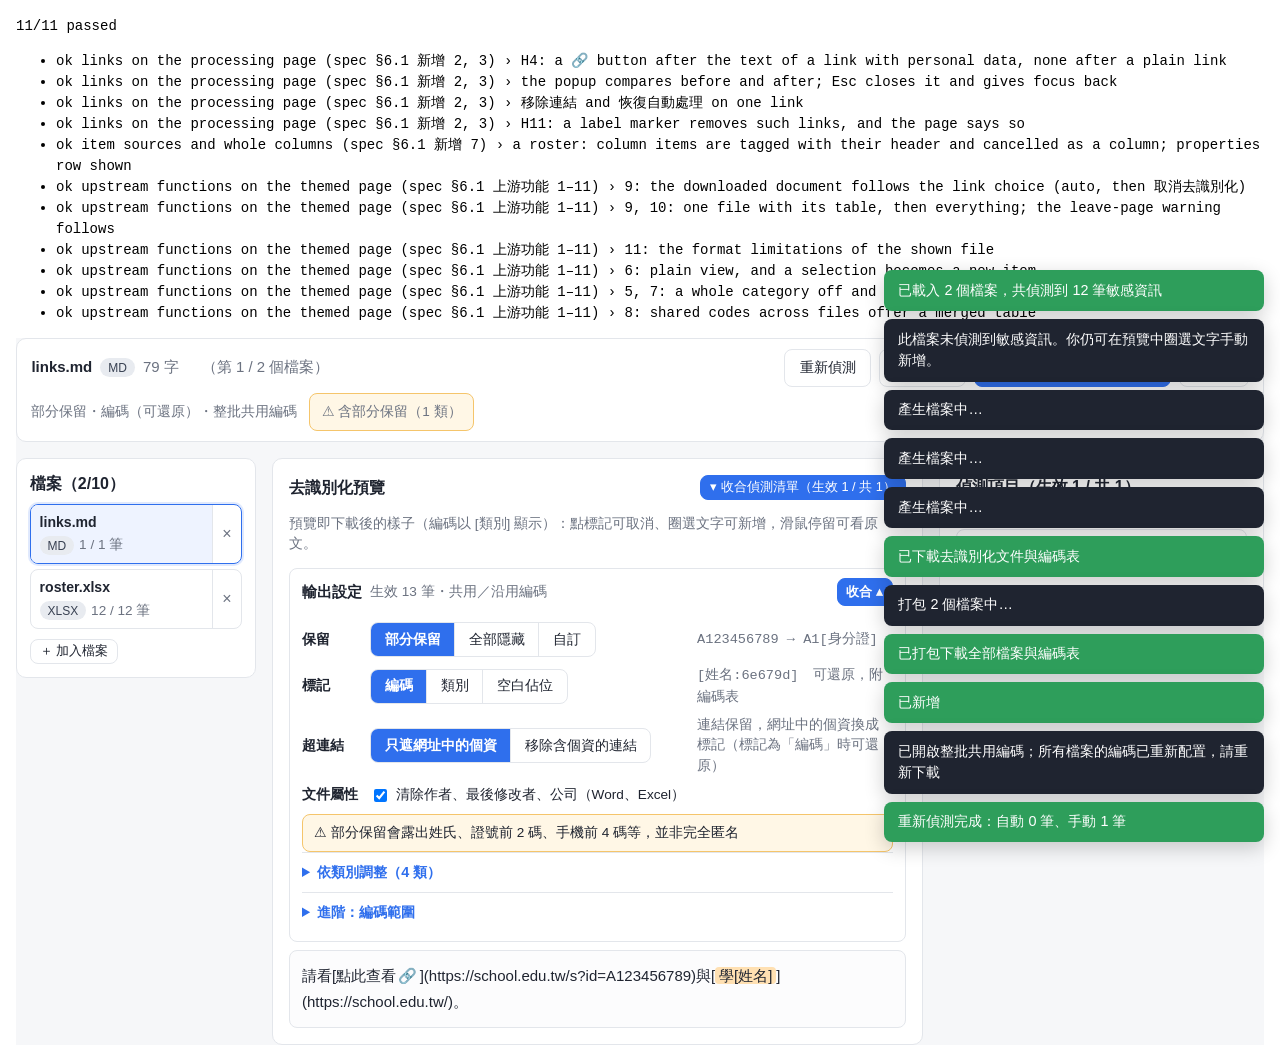
==== tests/browser/process-ui.html @ cd8b7446 "Merge phase-4a" ====
<!doctype html>
<html lang="zh-Hant">
<head>
<meta charset="utf-8">
<meta name="viewport" content="width=device-width, initial-scale=1">
<title>jill_deid processing page tests</title>
<link rel="stylesheet" href="../../assets/css/upstream.css">
<link rel="stylesheet" href="../../assets/css/jill_deid.css">
<style>
  body { font: 14px/1.5 monospace; margin: 16px; }
  .fail { color: #b00020; }
</style>
<!-- settings as index.php prints them (spec §7): column labels for the roster -->
<script type="application/json" id="jill-deid-config">{"version":1,"orgRules":[],"presets":[],"urlPersonalHosts":["facebook.com"],"columnLabels":{"座號":"座號","學號":"學號","姓名":"姓名"}}</script>
</head>
<body>
<p id="summary">running…</p>
<ul id="results"></ul>
<div id="jill-deid-portal"></div>
<script type="module">
  import { run } from './runner.js';
  import './process-ui.test.js';
  run();
</script>
</body>
</html>
---- assets/css/upstream.css ----
/* Generated by tools/strip-upstream.mjs from upstream src/styles.css; do not edit (spec §4). */
:is(#jill-deid-app, #jill-deid-portal) {
  --bg: #f6f7f9;
  --surface: #ffffff;
  --text: #1f2430;
  --muted: #6b7280;
  --border: #e3e6eb;
  --primary: #2f6fed;
  --primary-ink: #ffffff;
  --danger: #d64545;
  --warn-bg: #fff7e6;
  --warn-border: #f5c56b;
  --mark-姓名: #ffe0b2;
  --mark-身分證: #ffcdd2;
  --mark-手機: #c8e6c9;
  --mark-市話: #dcedc8;
  --mark-地址: #bbdefb;
  --mark-電子郵件: #e1bee7;
  --mark-公司: #d7ccc8;
  --mark-統編: #b2ebf2;
  --mark-識別碼: #ffe082;
  --mark-國際電話: #a5d6a7;
  --mark-信用卡: #f8bbd0;
  --mark-SSN: #ef9a9a;
  --mark-IBAN: #b39ddb;
  --mark-IP: #b0bec5;
  --mark-生日: #ffccbc;
  --mark-restored: #d0f0dd;
  font-family: -apple-system, BlinkMacSystemFont, 'Segoe UI', 'PingFang TC', 'Microsoft JhengHei', sans-serif;
  font-size: 15px;
  color: var(--text);
  background: var(--bg);
}
:is(#jill-deid-app, #jill-deid-portal) * { box-sizing: border-box; }
:is(#jill-deid-app, #jill-deid-portal) { margin: 0; background: var(--bg); }
:is(#jill-deid-app, #jill-deid-portal) h1 { font-size: 1.25rem; margin: 0; }
:is(#jill-deid-app, #jill-deid-portal) h4 { font-size: 1.15rem; margin: 0 0 0.5rem; }
:is(#jill-deid-app, #jill-deid-portal) h5 { font-size: 1rem; margin: 0 0 0.5rem; }
:is(#jill-deid-app, #jill-deid-portal) code { font-family: ui-monospace, SFMono-Regular, Menlo, Consolas, monospace; font-size: 0.85em; }
:is(#jill-deid-app, #jill-deid-portal) .muted { color: var(--muted); }
:is(#jill-deid-app, #jill-deid-portal) .small { font-size: 0.85rem; }
:is(#jill-deid-app, #jill-deid-portal) .mono { font-family: ui-monospace, SFMono-Regular, Menlo, Consolas, monospace; }
:is(#jill-deid-app, #jill-deid-portal) .warn { color: var(--danger); }
:is(#jill-deid-app, #jill-deid-portal) .header {
  display: flex; align-items: center; justify-content: space-between; gap: 1rem; flex-wrap: wrap;
  padding: 0.9rem 1.5rem; background: var(--surface); border-bottom: 1px solid var(--border);
  position: sticky; top: 0; z-index: 5;
}
:is(#jill-deid-app, #jill-deid-portal) .brand { display: flex; flex-direction: column; gap: 0.15rem; }
:is(#jill-deid-app, #jill-deid-portal) .tabs { display: flex; gap: 0.25rem; }
:is(#jill-deid-app, #jill-deid-portal) .tab {
  border: 1px solid transparent; background: transparent; padding: 0.45rem 0.9rem; border-radius: 8px;
  cursor: pointer; font-size: 0.95rem; color: var(--muted);
}
:is(#jill-deid-app, #jill-deid-portal) .tab.active { background: var(--primary); color: var(--primary-ink); }
:is(#jill-deid-app, #jill-deid-portal) .tab:hover:not(.active) { background: var(--bg); }
:is(#jill-deid-app, #jill-deid-portal) .panels { padding: 1.25rem 1.5rem 3rem; max-width: 1400px; margin: 0 auto; }
:is(#jill-deid-app, #jill-deid-portal) .view > h4 + p { margin-top: 0; }
:is(#jill-deid-app, #jill-deid-portal) .btn {
  border: 1px solid var(--border); background: var(--surface); color: var(--text);
  padding: 0.45rem 0.9rem; border-radius: 8px; cursor: pointer; font-size: 0.9rem;
}
:is(#jill-deid-app, #jill-deid-portal) .btn:hover { border-color: #c9cfd8; }
:is(#jill-deid-app, #jill-deid-portal) .btn-primary { background: var(--primary); color: var(--primary-ink); border-color: var(--primary); }
:is(#jill-deid-app, #jill-deid-portal) .btn-primary:hover { filter: brightness(1.05); }
:is(#jill-deid-app, #jill-deid-portal) .btn-ghost { background: transparent; }
:is(#jill-deid-app, #jill-deid-portal) .btn-small { padding: 0.2rem 0.55rem; font-size: 0.8rem; }
:is(#jill-deid-app, #jill-deid-portal) .btn-danger { color: var(--danger); }
:is(#jill-deid-app, #jill-deid-portal) .dropzone {
  border: 2px dashed #c3cad6; border-radius: 12px; padding: 2.5rem 1rem; text-align: center;
  background: var(--surface); cursor: pointer; transition: border-color 0.15s, background 0.15s;
}
:is(#jill-deid-app, #jill-deid-portal) .dropzone:hover, :is(#jill-deid-app, #jill-deid-portal) .dropzone.dragover { border-color: var(--primary); background: #eef3ff; }
:is(#jill-deid-app, #jill-deid-portal) .dropzone-label { font-weight: 600; }
:is(#jill-deid-app, #jill-deid-portal) .dropzone-hint { color: var(--muted); font-size: 0.85rem; margin-top: 0.35rem; }
:is(#jill-deid-app, #jill-deid-portal) .toolbar {
  display: flex; align-items: center; justify-content: space-between; gap: 1rem; flex-wrap: wrap;
  background: var(--surface); border: 1px solid var(--border); border-radius: 10px; padding: 0.6rem 0.9rem; margin-bottom: 1rem;
}
:is(#jill-deid-app, #jill-deid-portal) .file-info { display: flex; align-items: center; gap: 0.5rem; }
:is(#jill-deid-app, #jill-deid-portal) .toolbar-actions { display: flex; gap: 0.5rem; }
:is(#jill-deid-app, #jill-deid-portal) .workspace { display: grid; grid-template-columns: minmax(0, 1fr); gap: 1rem; align-items: start; }
:is(#jill-deid-app, #jill-deid-portal) .workspace.workspace-with-list { grid-template-columns: minmax(0, 2fr) minmax(300px, 1fr); }
@media (max-width: 900px) {
:is(#jill-deid-app, #jill-deid-portal) .workspace.workspace-with-list { grid-template-columns: 1fr; }
}
:is(#jill-deid-app, #jill-deid-portal) .preview-head { display: flex; align-items: center; justify-content: space-between; gap: 0.5rem; flex-wrap: wrap; }
:is(#jill-deid-app, #jill-deid-portal) .preview-head h5 { margin: 0; }
:is(#jill-deid-app, #jill-deid-portal) .toolbar-stack { flex-direction: column; align-items: stretch; gap: 0.4rem; }
:is(#jill-deid-app, #jill-deid-portal) .toolbar-row { display: flex; align-items: center; justify-content: space-between; gap: 0.75rem; flex-wrap: wrap; }
:is(#jill-deid-app, #jill-deid-portal) .toolbar-sep { width: 1px; height: 1.4rem; background: var(--border); margin: 0 0.25rem; }
:is(#jill-deid-app, #jill-deid-portal) .notice-inline { padding: 0.15rem 0.5rem; }
:is(#jill-deid-app, #jill-deid-portal) .btn-danger-solid { background: var(--danger); border-color: var(--danger); color: #fff; }
:is(#jill-deid-app, #jill-deid-portal) .preview-wrap, :is(#jill-deid-app, #jill-deid-portal) .sidebar { background: var(--surface); border: 1px solid var(--border); border-radius: 10px; padding: 1rem; min-width: 0; }
:is(#jill-deid-app, #jill-deid-portal) .preview {
  white-space: pre-wrap; word-break: break-word; line-height: 1.75; max-height: 70vh; overflow: auto; max-width: 100%;
  padding: 0.75rem; border: 1px solid var(--border); border-radius: 8px; background: #fcfcfd;
}
:is(#jill-deid-app, #jill-deid-portal) .sidebar { position: sticky; top: 4.5rem; max-height: calc(100vh - 5.5rem); overflow: auto; }
:is(#jill-deid-app, #jill-deid-portal) .mark { padding: 0 0.25em; border-radius: 4px; background: #eee; }
:is(#jill-deid-app, #jill-deid-portal) .mark.mark-code { font-family: ui-monospace, Menlo, monospace; font-size: 0.9em; }
:is(#jill-deid-app, #jill-deid-portal) .mark-姓名 { background: var(--mark-姓名); }
:is(#jill-deid-app, #jill-deid-portal) .mark-身分證 { background: var(--mark-身分證); }
:is(#jill-deid-app, #jill-deid-portal) .mark-手機 { background: var(--mark-手機); }
:is(#jill-deid-app, #jill-deid-portal) .mark-市話 { background: var(--mark-市話); }
:is(#jill-deid-app, #jill-deid-portal) .mark-地址 { background: var(--mark-地址); }
:is(#jill-deid-app, #jill-deid-portal) .mark-電子郵件 { background: var(--mark-電子郵件); }
:is(#jill-deid-app, #jill-deid-portal) .mark-公司 { background: var(--mark-公司); }
:is(#jill-deid-app, #jill-deid-portal) .mark-統編 { background: var(--mark-統編); }
:is(#jill-deid-app, #jill-deid-portal) .mark-識別碼 { background: var(--mark-識別碼); }
:is(#jill-deid-app, #jill-deid-portal) .mark-國際電話 { background: var(--mark-國際電話); }
:is(#jill-deid-app, #jill-deid-portal) .mark-信用卡 { background: var(--mark-信用卡); }
:is(#jill-deid-app, #jill-deid-portal) .mark-SSN { background: var(--mark-SSN); }
:is(#jill-deid-app, #jill-deid-portal) .mark-IBAN { background: var(--mark-IBAN); }
:is(#jill-deid-app, #jill-deid-portal) .mark-IP { background: var(--mark-IP); }
:is(#jill-deid-app, #jill-deid-portal) .mark-生日 { background: var(--mark-生日); }
:is(#jill-deid-app, #jill-deid-portal) .mark-restored { background: var(--mark-restored); }
:is(#jill-deid-app, #jill-deid-portal) .cancelled { text-decoration: underline dotted var(--danger); text-decoration-thickness: 2px; }
:is(#jill-deid-app, #jill-deid-portal) .flash { outline: 3px solid var(--primary); outline-offset: 2px; transition: outline 0.3s; }
:is(#jill-deid-app, #jill-deid-portal) .badge {
  display: inline-flex; align-items: center; justify-content: center; white-space: nowrap; line-height: 1.5;
  padding: 0.05rem 0.5rem; border-radius: 999px; font-size: 0.75rem; background: #e8ebf0; color: #384152;
}
:is(#jill-deid-app, #jill-deid-portal) .badge-姓名 { background: var(--mark-姓名); }
:is(#jill-deid-app, #jill-deid-portal) .badge-身分證 { background: var(--mark-身分證); }
:is(#jill-deid-app, #jill-deid-portal) .badge-手機 { background: var(--mark-手機); }
:is(#jill-deid-app, #jill-deid-portal) .badge-市話 { background: var(--mark-市話); }
:is(#jill-deid-app, #jill-deid-portal) .badge-地址 { background: var(--mark-地址); }
:is(#jill-deid-app, #jill-deid-portal) .badge-電子郵件 { background: var(--mark-電子郵件); }
:is(#jill-deid-app, #jill-deid-portal) .badge-公司 { background: var(--mark-公司); }
:is(#jill-deid-app, #jill-deid-portal) .badge-統編 { background: var(--mark-統編); }
:is(#jill-deid-app, #jill-deid-portal) .badge-識別碼 { background: var(--mark-識別碼); }
:is(#jill-deid-app, #jill-deid-portal) .badge-國際電話 { background: var(--mark-國際電話); }
:is(#jill-deid-app, #jill-deid-portal) .badge-信用卡 { background: var(--mark-信用卡); }
:is(#jill-deid-app, #jill-deid-portal) .badge-SSN { background: var(--mark-SSN); }
:is(#jill-deid-app, #jill-deid-portal) .badge-IBAN { background: var(--mark-IBAN); }
:is(#jill-deid-app, #jill-deid-portal) .badge-IP { background: var(--mark-IP); }
:is(#jill-deid-app, #jill-deid-portal) .badge-生日 { background: var(--mark-生日); }
:is(#jill-deid-app, #jill-deid-portal) .tag {
  display: inline-flex; align-items: center; justify-content: center; white-space: nowrap; line-height: 1.5;
  font-size: 0.72rem; color: var(--muted); border: 1px solid var(--border); border-radius: 4px; padding: 0 0.35rem;
}
:is(#jill-deid-app, #jill-deid-portal) .item-list { list-style: none; margin: 0 0 1rem; padding: 0; display: flex; flex-direction: column; gap: 0.35rem; }
:is(#jill-deid-app, #jill-deid-portal) .item { border: 1px solid var(--border); border-radius: 8px; padding: 0.45rem 0.6rem; display: flex; justify-content: space-between; gap: 0.5rem; align-items: center; }
:is(#jill-deid-app, #jill-deid-portal) .item-cancelled { opacity: 0.55; }
:is(#jill-deid-app, #jill-deid-portal) .item-main { display: flex; align-items: center; gap: 0.4rem; cursor: pointer; min-width: 0; }
:is(#jill-deid-app, #jill-deid-portal) .item-original { overflow: hidden; text-overflow: ellipsis; white-space: nowrap; max-width: 14rem; }
:is(#jill-deid-app, #jill-deid-portal) .item-meta { display: flex; align-items: center; gap: 0.4rem; flex-shrink: 0; }
:is(#jill-deid-app, #jill-deid-portal) .download-box { border-top: 1px solid var(--border); padding-top: 0.75rem; }
:is(#jill-deid-app, #jill-deid-portal) .download-actions { display: flex; flex-direction: column; gap: 0.5rem; margin: 0.5rem 0; }
:is(#jill-deid-app, #jill-deid-portal) .notice { background: var(--warn-bg); border: 1px solid var(--warn-border); border-radius: 8px; padding: 0.5rem 0.7rem; font-size: 0.85rem; }
:is(#jill-deid-app, #jill-deid-portal) .notice-warn { margin-bottom: 1rem; }
:is(#jill-deid-app, #jill-deid-portal) .code-list { display: flex; flex-wrap: wrap; gap: 0.3rem; margin-top: 0.3rem; }
:is(#jill-deid-app, #jill-deid-portal) .code-list code { background: #fff; border: 1px solid var(--warn-border); padding: 0 0.3rem; border-radius: 4px; }
:is(#jill-deid-app, #jill-deid-portal) .add-popup {
  position: absolute; z-index: 20; background: var(--surface); border: 1px solid var(--border); border-radius: 10px;
  padding: 0.6rem 0.75rem; box-shadow: 0 8px 24px rgba(0, 0, 0, 0.12); max-width: 360px;
}
:is(#jill-deid-app, #jill-deid-portal) .add-popup-text { font-size: 0.85rem; margin-bottom: 0.4rem; color: var(--muted); }
:is(#jill-deid-app, #jill-deid-portal) .add-popup-row { display: flex; gap: 0.4rem; align-items: center; flex-wrap: wrap; }
:is(#jill-deid-app, #jill-deid-portal) .select, :is(#jill-deid-app, #jill-deid-portal) .input {
  border: 1px solid var(--border); border-radius: 8px; padding: 0.4rem 0.55rem; font-size: 0.9rem; background: var(--surface); color: var(--text); width: 100%;
}
:is(#jill-deid-app, #jill-deid-portal) .add-popup .select { width: auto; }
:is(#jill-deid-app, #jill-deid-portal) .field-error { color: var(--danger); font-size: 0.8rem; min-height: 1.1em; margin-top: 0.2rem; }
:is(#jill-deid-app, #jill-deid-portal) .hits { margin-top: 0.4rem; display: flex; flex-wrap: wrap; gap: 0.3rem; align-items: center; font-size: 0.85rem; }
:is(#jill-deid-app, #jill-deid-portal) .table-wrap { overflow-x: auto; background: var(--surface); border: 1px solid var(--border); border-radius: 10px; margin-bottom: 1rem; }
:is(#jill-deid-app, #jill-deid-portal) .table { border-collapse: collapse; width: 100%; min-width: 760px; font-size: 0.9rem; }
:is(#jill-deid-app, #jill-deid-portal) .table th, :is(#jill-deid-app, #jill-deid-portal) .table td { text-align: left; padding: 0.55rem 0.7rem; border-bottom: 1px solid var(--border); vertical-align: middle; }
:is(#jill-deid-app, #jill-deid-portal) .table td.col-center, :is(#jill-deid-app, #jill-deid-portal) .table th.col-center { text-align: center; }
:is(#jill-deid-app, #jill-deid-portal) .table td.col-nowrap, :is(#jill-deid-app, #jill-deid-portal) .table th.col-nowrap { white-space: nowrap; }
:is(#jill-deid-app, #jill-deid-portal) .table td.col-actions { white-space: nowrap; }
:is(#jill-deid-app, #jill-deid-portal) .table td.col-actions .btn + .btn { margin-left: 0.3rem; }
:is(#jill-deid-app, #jill-deid-portal) .table th { color: var(--muted); font-weight: 600; font-size: 0.8rem; }
:is(#jill-deid-app, #jill-deid-portal) .row-disabled { opacity: 0.5; }
:is(#jill-deid-app, #jill-deid-portal) .regex { white-space: nowrap; max-width: 420px; display: inline-block; overflow: hidden; text-overflow: ellipsis; }
:is(#jill-deid-app, #jill-deid-portal) .switch input { width: 1.1rem; height: 1.1rem; cursor: pointer; }
:is(#jill-deid-app, #jill-deid-portal) .form-card { background: var(--surface); border: 1px solid var(--border); border-radius: 10px; padding: 1rem; }
:is(#jill-deid-app, #jill-deid-portal) .form-grid { display: grid; grid-template-columns: 1fr 1fr; gap: 0.75rem; }
:is(#jill-deid-app, #jill-deid-portal) .form-grid label { display: flex; flex-direction: column; gap: 0.3rem; font-size: 0.85rem; color: var(--muted); }
:is(#jill-deid-app, #jill-deid-portal) .form-grid .span-2 { grid-column: span 2; }
:is(#jill-deid-app, #jill-deid-portal) .form-actions { margin-top: 0.75rem; display: flex; flex-wrap: wrap; gap: 0.5rem; }
@media (max-width: 700px) {
:is(#jill-deid-app, #jill-deid-portal) .form-grid { grid-template-columns: 1fr; }
:is(#jill-deid-app, #jill-deid-portal) .form-grid .span-2 { grid-column: span 1; }
}
:is(#jill-deid-app, #jill-deid-portal) .restore-inputs { display: grid; grid-template-columns: 1fr 1fr; gap: 1rem; margin-bottom: 1rem; }
@media (max-width: 800px) {
:is(#jill-deid-app, #jill-deid-portal) .restore-inputs { grid-template-columns: 1fr; }
}
:is(#jill-deid-app, #jill-deid-portal) .restore-slot { background: var(--surface); border: 1px solid var(--border); border-radius: 10px; padding: 1rem; }
:is(#jill-deid-app, #jill-deid-portal) .restore-slot .dropzone { padding: 1.5rem 1rem; }
:is(#jill-deid-app, #jill-deid-portal) .file-chip { display: flex; align-items: center; justify-content: space-between; gap: 0.5rem; border: 1px solid var(--border); border-radius: 8px; padding: 0.5rem 0.7rem; }
:is(#jill-deid-app, #jill-deid-portal) .restore-result .preview { max-height: 60vh; }
:is(#jill-deid-app, #jill-deid-portal) .toast-host { position: fixed; right: 1rem; bottom: 3.6rem; display: flex; flex-direction: column; gap: 0.5rem; z-index: 50; max-width: 380px; }
:is(#jill-deid-app, #jill-deid-portal) .toast { background: #1f2430; color: #fff; padding: 0.6rem 0.9rem; border-radius: 8px; font-size: 0.9rem; box-shadow: 0 6px 20px rgba(0,0,0,0.2); }
:is(#jill-deid-app, #jill-deid-portal) .toast-error { background: var(--danger); }
:is(#jill-deid-app, #jill-deid-portal) .toast-success { background: #2e9e5b; }
:is(#jill-deid-app, #jill-deid-portal) .has-tip { cursor: help; }
:is(#jill-deid-app, #jill-deid-portal) .tooltip {
  position: fixed; z-index: 60; background: #1f2430; color: #fff; padding: 0.4rem 0.6rem; border-radius: 6px;
  font-size: 0.8rem; line-height: 1.45; white-space: pre-wrap; max-width: min(28rem, calc(100vw - 16px));
  box-shadow: 0 6px 18px rgba(0,0,0,0.18); pointer-events: none;
}
:is(#jill-deid-app, #jill-deid-portal) .item-mask { font-size: 0.8rem; white-space: nowrap; }
:is(#jill-deid-app, #jill-deid-portal) .preview.preview-structured { background: var(--bg); padding: 1rem; }
:is(#jill-deid-app, #jill-deid-portal) .preview-plain { white-space: pre-wrap; word-break: break-word; }
:is(#jill-deid-app, #jill-deid-portal) .paste-box { margin-top: 1rem; }
:is(#jill-deid-app, #jill-deid-portal) .paste-divider { display: flex; align-items: center; gap: 0.75rem; color: var(--muted); font-size: 0.85rem; margin: 0.75rem 0; }
:is(#jill-deid-app, #jill-deid-portal) .paste-divider::before, :is(#jill-deid-app, #jill-deid-portal) .paste-divider::after { content: ''; flex: 1; border-top: 1px solid var(--border); }
:is(#jill-deid-app, #jill-deid-portal) .paste-area { font-family: inherit; line-height: 1.6; resize: vertical; }
:is(#jill-deid-app, #jill-deid-portal) .paste-actions { display: flex; align-items: center; gap: 0.75rem; margin-top: 0.5rem; flex-wrap: wrap; }
:is(#jill-deid-app, #jill-deid-portal) .doc-page {
  background: #fff; border: 1px solid var(--border); border-radius: 4px; padding: 2.2rem 2.6rem; max-width: 820px; margin: 0 auto;
  box-shadow: 0 2px 10px rgba(0,0,0,0.06); line-height: 1.8; word-break: break-word;
}
:is(#jill-deid-app, #jill-deid-portal) .doc-p { margin: 0 0 0.35em; white-space: pre-wrap; }
:is(#jill-deid-app, #jill-deid-portal) .doc-title { text-align: center; font-size: 1.45em; font-weight: 700; margin: 0.2em 0 0.8em; }
:is(#jill-deid-app, #jill-deid-portal) .doc-heading { font-weight: 700; font-size: 1.1em; margin: 1em 0 0.35em; }
:is(#jill-deid-app, #jill-deid-portal) .doc-table { border-collapse: collapse; width: 100%; margin: 0.5em 0 1em; font-size: 0.92em; }
:is(#jill-deid-app, #jill-deid-portal) .doc-table td { border: 1px solid #b8bec8; padding: 0.25em 0.5em; vertical-align: top; }
:is(#jill-deid-app, #jill-deid-portal) .doc-table td .doc-p { margin: 0; }
:is(#jill-deid-app, #jill-deid-portal) .doc-part { border: 1px dashed #c3cad6; border-radius: 6px; padding: 0.5rem 0.8rem; margin: 0.5rem 0 1rem; color: #4b5563; font-size: 0.9em; position: relative; }
:is(#jill-deid-app, #jill-deid-portal) .doc-part-footer { margin: 1.5rem 0 0; }
:is(#jill-deid-app, #jill-deid-portal) .doc-part-label { position: absolute; top: -0.7em; left: 0.8rem; background: #fff; padding: 0 0.4em; font-size: 0.75rem; color: var(--muted); }
:is(#jill-deid-app, #jill-deid-portal) .sheet-tabs { display: flex; gap: 0.25rem; flex-wrap: wrap; margin-bottom: 0.5rem; }
:is(#jill-deid-app, #jill-deid-portal) .sheet-tab { border: 1px solid var(--border); background: var(--surface); border-radius: 6px 6px 0 0; padding: 0.3rem 0.8rem; cursor: pointer; font-size: 0.85rem; color: var(--muted); }
:is(#jill-deid-app, #jill-deid-portal) .sheet-tab.active { color: var(--text); border-bottom-color: var(--surface); background: #fff; font-weight: 600; }
:is(#jill-deid-app, #jill-deid-portal) .sheet-scroll { overflow: auto; max-height: 62vh; max-width: 100%; background: #fff; border: 1px solid var(--border); }
:is(#jill-deid-app, #jill-deid-portal) .sheet-table { border-collapse: collapse; font-size: 0.85rem; white-space: nowrap; }
:is(#jill-deid-app, #jill-deid-portal) .sheet-table th { position: sticky; top: 0; background: #eef0f4; color: var(--muted); font-weight: 600; border: 1px solid #d5d9e0; padding: 0.2rem 0.5rem; text-align: center; z-index: 1; }
:is(#jill-deid-app, #jill-deid-portal) .sheet-table tr > th:first-child { position: sticky; left: 0; z-index: 2; }
:is(#jill-deid-app, #jill-deid-portal) .sheet-table td { border: 1px solid #e1e4ea; padding: 0.2rem 0.5rem; max-width: 24rem; overflow: hidden; text-overflow: ellipsis; }
:is(#jill-deid-app, #jill-deid-portal) .pdf-pages { display: flex; flex-direction: column; gap: 0.5rem; }
:is(#jill-deid-app, #jill-deid-portal) .pdf-page-label { font-size: 0.75rem; color: var(--muted); text-align: center; margin-top: 0.5rem; }
:is(#jill-deid-app, #jill-deid-portal) .pdf-page { position: relative; width: 100%; background: #fff; border: 1px solid var(--border); box-shadow: 0 2px 10px rgba(0,0,0,0.06); overflow: hidden; }
:is(#jill-deid-app, #jill-deid-portal) .pdf-item { position: absolute; white-space: pre; line-height: 1; transform-origin: 0 0; font-family: 'PingFang TC', 'Microsoft JhengHei', sans-serif; }
:is(#jill-deid-app, #jill-deid-portal) .pdf-item .mark { padding: 0 0.15em; }
:is(#jill-deid-app, #jill-deid-portal) .mark-cont { padding: 0; }
:is(#jill-deid-app, #jill-deid-portal) .workspace.workspace-with-files { grid-template-columns: 240px minmax(0, 1fr); }
:is(#jill-deid-app, #jill-deid-portal) .workspace > * { min-width: 0; }
:is(#jill-deid-app, #jill-deid-portal) .workspace.workspace-with-files.workspace-with-list { grid-template-columns: 240px minmax(0, 2fr) minmax(300px, 1fr); }
@media (max-width: 1100px) {
:is(#jill-deid-app, #jill-deid-portal) .workspace.workspace-with-files, :is(#jill-deid-app, #jill-deid-portal) .workspace.workspace-with-files.workspace-with-list { grid-template-columns: 1fr; }
}
:is(#jill-deid-app, #jill-deid-portal) .file-panel { background: var(--surface); border: 1px solid var(--border); border-radius: 10px; padding: 0.8rem; position: sticky; top: 4.5rem; }
:is(#jill-deid-app, #jill-deid-portal) .file-panel-head h5 { margin: 0 0 0.5rem; }
:is(#jill-deid-app, #jill-deid-portal) .file-list { list-style: none; margin: 0 0 0.6rem; padding: 0; display: flex; flex-direction: column; gap: 0.3rem; }
:is(#jill-deid-app, #jill-deid-portal) .file-item { display: flex; align-items: stretch; border: 1px solid var(--border); border-radius: 8px; overflow: hidden; }
:is(#jill-deid-app, #jill-deid-portal) .file-item.active { border-color: var(--primary); box-shadow: 0 0 0 2px rgba(47,111,237,0.15); }
:is(#jill-deid-app, #jill-deid-portal) .file-item-main { flex: 1; min-width: 0; text-align: left; background: transparent; border: 0; padding: 0.45rem 0.55rem; cursor: pointer; font: inherit; color: var(--text); }
:is(#jill-deid-app, #jill-deid-portal) .file-item-main:hover { background: var(--bg); }
:is(#jill-deid-app, #jill-deid-portal) .file-item.active .file-item-main { background: #eef3ff; }
:is(#jill-deid-app, #jill-deid-portal) .file-item-name { display: block; font-weight: 600; font-size: 0.88rem; white-space: nowrap; overflow: hidden; text-overflow: ellipsis; }
:is(#jill-deid-app, #jill-deid-portal) .file-item-meta { display: flex; align-items: center; gap: 0.3rem; margin-top: 0.15rem; }
:is(#jill-deid-app, #jill-deid-portal) .file-item-remove { border: 0; border-left: 1px solid var(--border); background: transparent; color: var(--muted); cursor: pointer; padding: 0 0.6rem; font-size: 1rem; }
:is(#jill-deid-app, #jill-deid-portal) .file-item-remove:hover { color: var(--danger); background: #fff5f5; }
:is(#jill-deid-app, #jill-deid-portal) .tag-done { color: #2e9e5b; border-color: #bfe6cd; }
:is(#jill-deid-app, #jill-deid-portal) .btn-strong { font-weight: 600; }
:is(#jill-deid-app, #jill-deid-portal) .samples { margin-top: 1.5rem; background: var(--surface); border: 1px solid var(--border); border-radius: 10px; padding: 1rem; }
:is(#jill-deid-app, #jill-deid-portal) .sample-grid { display: grid; grid-template-columns: repeat(auto-fill, minmax(300px, 1fr)); gap: 0.6rem; }
:is(#jill-deid-app, #jill-deid-portal) .sample-card { display: flex; justify-content: space-between; align-items: center; gap: 0.6rem; border: 1px solid var(--border); border-radius: 8px; padding: 0.55rem 0.7rem; }
:is(#jill-deid-app, #jill-deid-portal) .sample-main { min-width: 0; }
:is(#jill-deid-app, #jill-deid-portal) .sample-name { font-weight: 600; font-size: 0.92rem; }
:is(#jill-deid-app, #jill-deid-portal) .sample-actions { display: flex; gap: 0.35rem; flex-shrink: 0; flex-wrap: wrap; }
:is(#jill-deid-app, #jill-deid-portal) a.btn { text-decoration: none; display: inline-flex; align-items: center; }
:is(#jill-deid-app, #jill-deid-portal) .footer { border-top: 1px solid var(--border); background: var(--surface); position: sticky; bottom: 0; z-index: 4; }
:is(#jill-deid-app, #jill-deid-portal) .footer-inner { max-width: 1400px; margin: 0 auto; padding: 0.55rem 1.5rem; display: flex; justify-content: space-between; align-items: center; gap: 1rem; flex-wrap: wrap; font-size: 0.88rem; }
:is(#jill-deid-app, #jill-deid-portal) .footer a { color: var(--primary); text-decoration: none; }
:is(#jill-deid-app, #jill-deid-portal) .footer a:hover { text-decoration: underline; }
:is(#jill-deid-app, #jill-deid-portal) .footer-social { display: flex; gap: 0.9rem; flex-wrap: wrap; align-items: center; }
:is(#jill-deid-app, #jill-deid-portal) #app { min-height: 100vh; display: flex; flex-direction: column; }
:is(#jill-deid-app, #jill-deid-portal) .panels { flex: 1; width: 100%; min-width: 0; padding-bottom: 4rem; }
:is(#jill-deid-app, #jill-deid-portal) .samples-head { display: flex; align-items: baseline; gap: 0.75rem; flex-wrap: wrap; margin-bottom: 0.6rem; }
:is(#jill-deid-app, #jill-deid-portal) .samples-head h5 { margin: 0; }
:is(#jill-deid-app, #jill-deid-portal) .sample-row { display: grid; grid-template-columns: repeat(5, minmax(0, 1fr)); gap: 0.6rem; }
@media (max-width: 900px) {
:is(#jill-deid-app, #jill-deid-portal) .sample-row { grid-template-columns: repeat(2, minmax(0, 1fr)); }
:is(#jill-deid-app, #jill-deid-portal) .sample-row > .sample-card:last-child:nth-child(odd) { grid-column: 1 / -1; }
}
:is(#jill-deid-app, #jill-deid-portal) .sample-card { padding: 0.5rem 0.6rem; }
:is(#jill-deid-app, #jill-deid-portal) .sample-actions { flex-direction: column; gap: 0.25rem; }
:is(#jill-deid-app, #jill-deid-portal) .sample-actions .btn { justify-content: center; min-width: 3.6rem; }
:is(#jill-deid-app, #jill-deid-portal) .sample-row .sample-card { flex-direction: column; align-items: stretch; }
:is(#jill-deid-app, #jill-deid-portal) .sample-row .sample-name { overflow-wrap: anywhere; }
:is(#jill-deid-app, #jill-deid-portal) .sample-row .sample-actions { flex-direction: row; }
:is(#jill-deid-app, #jill-deid-portal) .sample-row .sample-actions .btn { flex: 1; min-width: 0; }
:is(#jill-deid-app, #jill-deid-portal) .sample-name .badge { margin-right: 0.15rem; }
:is(#jill-deid-app, #jill-deid-portal) .social-link { display: inline-flex; align-items: center; gap: 0.35rem; color: var(--muted) !important; padding: 0.2rem 0.45rem; border-radius: 6px; }
:is(#jill-deid-app, #jill-deid-portal) .social-link:hover { color: var(--primary) !important; background: var(--bg); text-decoration: none !important; }
:is(#jill-deid-app, #jill-deid-portal) .social-link svg { flex-shrink: 0; }
:is(#jill-deid-app, #jill-deid-portal) .seo-fallback { max-width: 800px; margin: 3rem auto; padding: 0 1.5rem; line-height: 1.7; }
:is(#jill-deid-app, #jill-deid-portal) .tab-link { text-decoration: none; margin-left: 0.35rem; border-color: var(--border); }
:is(#jill-deid-app, #jill-deid-portal) .tab-link:hover { color: var(--primary); }
:is(#jill-deid-app, #jill-deid-portal) .busy-overlay { position: fixed; inset: 0; z-index: 45; display: flex; align-items: center; justify-content: center; background: rgba(246, 247, 249, 0.65); }
:is(#jill-deid-app, #jill-deid-portal) .busy-overlay[hidden] { display: none; }
:is(#jill-deid-app, #jill-deid-portal) .busy-box {
  display: flex; align-items: center; gap: 0.7rem; background: var(--surface); border: 1px solid var(--border); border-radius: 12px;
  padding: 0.9rem 1.3rem; box-shadow: 0 8px 24px rgba(0, 0, 0, 0.12); font-size: 0.95rem;
}
:is(#jill-deid-app, #jill-deid-portal) .spinner { width: 1.2rem; height: 1.2rem; border: 3px solid var(--border); border-top-color: var(--primary); border-radius: 50%; animation: spin 0.8s linear infinite; }
@keyframes spin { to { transform: rotate(360deg); } }
:is(#jill-deid-app, #jill-deid-portal) #app[inert] .btn, :is(#jill-deid-app, #jill-deid-portal) #app[inert] .tab, :is(#jill-deid-app, #jill-deid-portal) #app[inert] .dropzone { opacity: 0.55; }
:is(#jill-deid-app, #jill-deid-portal) .site-info { background: var(--surface); line-height: 1.7; }
:is(#jill-deid-app, #jill-deid-portal) .site-info-inner { max-width: 960px; margin: 0 auto; padding: 2.25rem 1.5rem 3rem; }
:is(#jill-deid-app, #jill-deid-portal) .site-info h4 { font-size: 1.25rem; margin-bottom: 0.75rem; padding-right: 2.5rem; }
:is(#jill-deid-app, #jill-deid-portal) .site-info h5 { font-size: 1.05rem; margin: 1.75rem 0 0.6rem; }
:is(#jill-deid-app, #jill-deid-portal) .site-info p { margin: 0 0 0.6rem; }
:is(#jill-deid-app, #jill-deid-portal) .site-info ol, :is(#jill-deid-app, #jill-deid-portal) .site-info ul { margin: 0 0 0.6rem; padding-left: 1.4rem; }
:is(#jill-deid-app, #jill-deid-portal) .site-info li { margin-bottom: 0.25rem; }
:is(#jill-deid-app, #jill-deid-portal) .site-info table { border-collapse: collapse; width: 100%; font-size: 0.9rem; border: 1px solid var(--border); margin-bottom: 0.6rem; }
:is(#jill-deid-app, #jill-deid-portal) .site-info th, :is(#jill-deid-app, #jill-deid-portal) .site-info td { text-align: left; padding: 0.5rem 0.7rem; border-bottom: 1px solid var(--border); vertical-align: top; }
:is(#jill-deid-app, #jill-deid-portal) .site-info th { color: var(--muted); font-weight: 600; font-size: 0.8rem; background: var(--bg); }
:is(#jill-deid-app, #jill-deid-portal) .site-info tr:last-child td { border-bottom: 0; }
:is(#jill-deid-app, #jill-deid-portal) .site-info a { color: var(--primary); }
:is(#jill-deid-app, #jill-deid-portal) .faq details { border: 1px solid var(--border); border-radius: 10px; padding: 0.55rem 0.9rem; margin-bottom: 0.5rem; background: var(--bg); }
:is(#jill-deid-app, #jill-deid-portal) .faq summary { cursor: pointer; font-weight: 600; }
:is(#jill-deid-app, #jill-deid-portal) .faq details p { margin: 0.5rem 0 0.2rem; }
:is(#jill-deid-app, #jill-deid-portal) .site-info-dialog {
  width: min(780px, 92vw); max-height: 85vh; padding: 0; border: 1px solid var(--border); border-radius: 12px;
  background: var(--surface); color: var(--text); box-shadow: 0 20px 60px rgba(0, 0, 0, 0.2);
}
:is(#jill-deid-app, #jill-deid-portal) .site-info-dialog[open] { display: flex; flex-direction: column; }
:is(#jill-deid-app, #jill-deid-portal) .site-info-dialog::backdrop { background: rgba(31, 36, 48, 0.4); }
:is(#jill-deid-app, #jill-deid-portal) .site-info-dialog .site-info { overflow: auto; }
:is(#jill-deid-app, #jill-deid-portal) .site-info-dialog .site-info-inner { padding: 1.5rem 1.75rem 2rem; }
:is(#jill-deid-app, #jill-deid-portal) .dialog-close {
  position: absolute; top: 0.7rem; right: 0.8rem; width: 2rem; height: 2rem; border: 0; border-radius: 50%;
  background: var(--bg); color: var(--muted); cursor: pointer; font-size: 1rem; line-height: 1;
}
:is(#jill-deid-app, #jill-deid-portal) .dialog-close:hover { color: var(--text); }
:is(#jill-deid-app, #jill-deid-portal):has(.site-info-dialog[open]) { overflow: hidden; }
:is(#jill-deid-app, #jill-deid-portal) .alert-dialog {
  width: min(460px, calc(100vw - 32px)); padding: 1.2rem 1.3rem 1rem; border: 1px solid var(--warn-border); border-radius: 12px;
  background: var(--surface); color: var(--text); box-shadow: 0 20px 60px rgba(0, 0, 0, 0.25);
}
:is(#jill-deid-app, #jill-deid-portal) .alert-dialog::backdrop { background: rgba(31, 36, 48, 0.45); }
:is(#jill-deid-app, #jill-deid-portal) .alert-dialog h4 { font-size: 1.1rem; margin: 0 0 0.6rem; }
:is(#jill-deid-app, #jill-deid-portal) .alert-dialog h4::before { content: '⚠ '; color: #b7791f; }
:is(#jill-deid-app, #jill-deid-portal) .alert-dialog p { margin: 0.4rem 0; }
:is(#jill-deid-app, #jill-deid-portal) .alert-dialog-list { margin: 0.3rem 0 0.5rem; padding-left: 1.2rem; overflow-wrap: anywhere; }
:is(#jill-deid-app, #jill-deid-portal) .alert-dialog-actions { display: flex; justify-content: flex-end; margin-top: 0.8rem; }
:is(#jill-deid-app, #jill-deid-portal) .link-btn { background: none; border: 0; padding: 0; color: var(--primary); cursor: pointer; font: inherit; }
:is(#jill-deid-app, #jill-deid-portal) .link-btn:hover { text-decoration: underline; }
:is(#jill-deid-app, #jill-deid-portal) .retention-fields { display: inline-flex; align-items: center; gap: 0.25rem; }
:is(#jill-deid-app, #jill-deid-portal) .retention-fields[hidden] { display: none; }
:is(#jill-deid-app, #jill-deid-portal) .input-num { width: 4.5rem; }
:is(#jill-deid-app, #jill-deid-portal) .code-options { margin-top: 1rem; }
:is(#jill-deid-app, #jill-deid-portal) .code-options summary { cursor: pointer; font-weight: 600; }
:is(#jill-deid-app, #jill-deid-portal) .code-options-row { display: flex; flex-wrap: wrap; align-items: center; gap: 0.5rem; margin: 0.5rem 0; }
:is(#jill-deid-app, #jill-deid-portal) .output-panel { border: 1px solid var(--border); border-radius: 8px; padding: 0.5rem 0.75rem; margin-bottom: 0.5rem; background: var(--surface); }
:is(#jill-deid-app, #jill-deid-portal) .output-panel p { margin: 0.35rem 0 0; }
:is(#jill-deid-app, #jill-deid-portal) .output-table td { vertical-align: middle; }
:is(#jill-deid-app, #jill-deid-portal) .btn, :is(#jill-deid-app, #jill-deid-portal) .tab { white-space: nowrap; }
:is(#jill-deid-app, #jill-deid-portal) .toolbar-actions { flex-wrap: wrap; }
:is(#jill-deid-app, #jill-deid-portal) .file-info { flex-wrap: wrap; min-width: 0; }
:is(#jill-deid-app, #jill-deid-portal) .file-info strong { overflow-wrap: anywhere; }
:is(#jill-deid-app, #jill-deid-portal) .add-popup { max-width: min(360px, calc(100vw - 16px)); }
:is(#jill-deid-app, #jill-deid-portal) .output-table { min-width: 0; }
:is(#jill-deid-app, #jill-deid-portal) .output-table .select { width: auto; max-width: 100%; }
@media (max-width: 700px) {
:is(#jill-deid-app, #jill-deid-portal) .header { padding: 0.6rem 1rem; gap: 0.5rem; }
:is(#jill-deid-app, #jill-deid-portal) .tab { padding: 0.4rem 0.65rem; }
:is(#jill-deid-app, #jill-deid-portal) .panels { padding: 1rem 1rem 2rem; }
:is(#jill-deid-app, #jill-deid-portal) .footer { position: static; }
:is(#jill-deid-app, #jill-deid-portal) .footer-inner { padding: 0.55rem 1rem; }
:is(#jill-deid-app, #jill-deid-portal) .toolbar { padding: 0.6rem; }
:is(#jill-deid-app, #jill-deid-portal) .toolbar-sep { display: none; }
:is(#jill-deid-app, #jill-deid-portal) .toolbar-actions .btn { flex: 1 1 auto; }
:is(#jill-deid-app, #jill-deid-portal) .output-panel { padding: 0.5rem; }
:is(#jill-deid-app, #jill-deid-portal) .output-table, :is(#jill-deid-app, #jill-deid-portal) .output-table tbody, :is(#jill-deid-app, #jill-deid-portal) .output-table tr, :is(#jill-deid-app, #jill-deid-portal) .output-table td { display: block; }
:is(#jill-deid-app, #jill-deid-portal) .output-table tr { padding: 0.4rem 0; border-bottom: 1px solid var(--border); }
:is(#jill-deid-app, #jill-deid-portal) .output-table td, :is(#jill-deid-app, #jill-deid-portal) .output-table td.col-nowrap { border: 0; padding: 0.15rem 0; white-space: normal; }
:is(#jill-deid-app, #jill-deid-portal) .output-table .select { width: 100%; }
}
:is(#jill-deid-app, #jill-deid-portal) .tag-kept { background: #eef3ff; color: var(--primary); }
:is(#jill-deid-app, #jill-deid-portal) .check-label { display: inline-flex; align-items: center; gap: 0.35rem; cursor: pointer; }
:is(#jill-deid-app, #jill-deid-portal) .preview-head-tools { display: flex; align-items: center; gap: 0.75rem; flex-wrap: wrap; }
:is(#jill-deid-app, #jill-deid-portal) .output-panel-summary { cursor: pointer; list-style: none; display: flex; align-items: center; justify-content: space-between; gap: 0.75rem; margin: -0.5rem -0.75rem; padding: 0.55rem 0.75rem; border-radius: 8px; }
:is(#jill-deid-app, #jill-deid-portal) .output-panel-summary::-webkit-details-marker { display: none; }
:is(#jill-deid-app, #jill-deid-portal) .output-panel-summary:hover { background: var(--bg); }
:is(#jill-deid-app, #jill-deid-portal) .output-panel-summary:hover .summary-action { border-color: var(--primary); color: var(--primary); }
:is(#jill-deid-app, #jill-deid-portal) .output-panel-summary:focus-visible { outline: 2px solid var(--primary); outline-offset: 2px; }
:is(#jill-deid-app, #jill-deid-portal) .output-panel[open] .output-panel-summary { margin-bottom: 0.5rem; }
:is(#jill-deid-app, #jill-deid-portal) .summary-main { display: flex; flex-wrap: wrap; align-items: center; gap: 0.5rem; min-width: 0; }
:is(#jill-deid-app, #jill-deid-portal) .mode-pill { background: #eef3ff; color: var(--primary); font-weight: 600; font-size: 0.85rem; padding: 0.1rem 0.6rem; border-radius: 999px; }
:is(#jill-deid-app, #jill-deid-portal) .mode-pill-final { background: #fff4e5; color: #9a5b00; }
:is(#jill-deid-app, #jill-deid-portal) .output-panel[open] .summary-detail { display: none; }
:is(#jill-deid-app, #jill-deid-portal) .summary-action { flex-shrink: 0; border-color: var(--primary); color: var(--primary); font-weight: 600; }
:is(#jill-deid-app, #jill-deid-portal) .output-panel:not([open]) { background: #f8faff; border-color: #c9d6f5; }
:is(#jill-deid-app, #jill-deid-portal) .output-rows { display: grid; grid-template-columns: auto auto 1fr; align-items: center; gap: 0.5rem 0.75rem; margin: 0.25rem 0 0.5rem; }
:is(#jill-deid-app, #jill-deid-portal) .output-row { display: contents; }
:is(#jill-deid-app, #jill-deid-portal) .output-row-label { font-weight: 600; font-size: 0.9rem; }
:is(#jill-deid-app, #jill-deid-portal) .output-row-note { min-width: 0; }
:is(#jill-deid-app, #jill-deid-portal) .segmented { display: inline-flex; justify-self: start; border: 1px solid var(--border); border-radius: 8px; overflow: hidden; }
:is(#jill-deid-app, #jill-deid-portal) .segment { position: relative; cursor: pointer; }
:is(#jill-deid-app, #jill-deid-portal) .segment input { position: absolute; opacity: 0; inset: 0; margin: 0; cursor: pointer; }
:is(#jill-deid-app, #jill-deid-portal) .segment span { display: block; padding: 0.35rem 0.85rem; font-size: 0.9rem; white-space: nowrap; }
:is(#jill-deid-app, #jill-deid-portal) .segment + .segment span { border-left: 1px solid var(--border); }
:is(#jill-deid-app, #jill-deid-portal) .segment input:checked + span { background: var(--primary); color: var(--primary-ink); font-weight: 600; }
:is(#jill-deid-app, #jill-deid-portal) .segment input:focus-visible + span { outline: 2px solid var(--primary); outline-offset: -3px; }
:is(#jill-deid-app, #jill-deid-portal) .output-section { border-top: 1px solid var(--border); padding: 0.35rem 0; }
:is(#jill-deid-app, #jill-deid-portal) .output-section > summary { cursor: pointer; font-size: 0.9rem; font-weight: 600; color: var(--primary); padding: 0.2rem 0; }
:is(#jill-deid-app, #jill-deid-portal) .output-section[open] > summary { margin-bottom: 0.4rem; }
:is(#jill-deid-app, #jill-deid-portal) .output-panel .table-wrap { margin-bottom: 0.5rem; }
:is(#jill-deid-app, #jill-deid-portal) .retention-control { display: inline-flex; flex-wrap: wrap; align-items: center; gap: 0.35rem; }
:is(#jill-deid-app, #jill-deid-portal) .status-line { justify-content: flex-start; }
:is(#jill-deid-app, #jill-deid-portal) .status-info { color: var(--primary); cursor: help; }
:is(#jill-deid-app, #jill-deid-portal) .status-line { gap: 0.75rem; flex-wrap: wrap; }
:is(#jill-deid-app, #jill-deid-portal) .status-partial { cursor: help; }
:is(#jill-deid-app, #jill-deid-portal) .menu { position: relative; }
:is(#jill-deid-app, #jill-deid-portal) .menu > summary { list-style: none; cursor: pointer; }
:is(#jill-deid-app, #jill-deid-portal) .menu > summary::-webkit-details-marker { display: none; }
:is(#jill-deid-app, #jill-deid-portal) .menu-list { position: absolute; right: 0; top: calc(100% + 4px); z-index: 15; min-width: 12rem; display: flex; flex-direction: column; background: var(--surface); border: 1px solid var(--border); border-radius: 8px; box-shadow: 0 8px 24px rgba(0, 0, 0, 0.12); padding: 0.3rem; }
:is(#jill-deid-app, #jill-deid-portal) .menu-item { border: 0; background: transparent; text-align: left; padding: 0.45rem 0.6rem; border-radius: 6px; cursor: pointer; font-size: 0.9rem; color: var(--text); white-space: nowrap; }
:is(#jill-deid-app, #jill-deid-portal) .menu-item:hover { background: var(--bg); }
@media (max-width: 700px) {
:is(#jill-deid-app, #jill-deid-portal) .output-rows { grid-template-columns: auto 1fr; }
:is(#jill-deid-app, #jill-deid-portal) .output-row-note { grid-column: 2; }
:is(#jill-deid-app, #jill-deid-portal) .segment span { padding: 0.35rem 0.6rem; }
:is(#jill-deid-app, #jill-deid-portal) .output-panel-summary { margin: -0.5rem; padding: 0.5rem; }
:is(#jill-deid-app, #jill-deid-portal) .menu { flex: 1 1 auto; }
:is(#jill-deid-app, #jill-deid-portal) .menu > summary { display: block; text-align: center; }
:is(#jill-deid-app, #jill-deid-portal) .menu { flex-basis: 100%; }
:is(#jill-deid-app, #jill-deid-portal) .menu-list { position: static; margin-top: 0.3rem; box-shadow: none; min-width: 0; }
:is(#jill-deid-app, #jill-deid-portal) .menu-item { white-space: normal; }
}
:is(#jill-deid-app, #jill-deid-portal) .output-panel[open] .summary-action, :is(#jill-deid-app, #jill-deid-portal) .output-panel[open] .output-panel-summary:hover .summary-action, :is(#jill-deid-app, #jill-deid-portal) .list-toggle.is-open { background: var(--primary); border-color: var(--primary); color: var(--primary-ink); }
:is(#jill-deid-app, #jill-deid-portal) .ocr-overlay { position: fixed; inset: 0; z-index: 46; display: flex; align-items: center; justify-content: center; padding: 16px; background: rgba(31, 36, 48, 0.38); }
:is(#jill-deid-app, #jill-deid-portal) .ocr-card { width: min(520px, 100%); background: var(--surface); border: 1px solid var(--border); border-radius: 14px; padding: 1.2rem 1.3rem 1rem; box-shadow: 0 16px 48px rgba(0, 0, 0, 0.22); }
:is(#jill-deid-app, #jill-deid-portal) .ocr-main { display: flex; gap: 1.1rem; align-items: center; }
:is(#jill-deid-app, #jill-deid-portal) .ocr-thumb {
  position: relative; flex: none; width: 112px; height: 150px; overflow: hidden; border: 1px solid var(--border); border-radius: 6px;
  background: #fff repeating-linear-gradient(180deg, transparent 0 14px, #eef1f5 14px 16px) 12px 18px / calc(100% - 24px) calc(100% - 36px) no-repeat;
}
:is(#jill-deid-app, #jill-deid-portal) .ocr-thumb-img { display: block; width: 100%; height: 100%; object-fit: contain; background: #fff; }
:is(#jill-deid-app, #jill-deid-portal) .ocr-thumb-img[hidden] { display: none; }
:is(#jill-deid-app, #jill-deid-portal) .ocr-scanline {
  position: absolute; left: 0; right: 0; top: -20%; height: 20%; pointer-events: none;
  background: linear-gradient(180deg, rgba(47, 111, 237, 0), rgba(47, 111, 237, 0.22) 80%, rgba(47, 111, 237, 0.85));
  animation: ocr-scan 1.6s ease-in-out infinite alternate;
}
@keyframes ocr-scan { to { top: 100%; } }
:is(#jill-deid-app, #jill-deid-portal) .ocr-info { flex: 1; min-width: 0; display: grid; gap: 0.4rem; }
:is(#jill-deid-app, #jill-deid-portal) .ocr-info h4 { margin: 0; font-size: 1.1rem; }
:is(#jill-deid-app, #jill-deid-portal) .ocr-file { font-weight: 600; overflow: hidden; text-overflow: ellipsis; white-space: nowrap; }
:is(#jill-deid-app, #jill-deid-portal) .ocr-count { font-variant-numeric: tabular-nums; }
:is(#jill-deid-app, #jill-deid-portal) .ocr-bar { position: relative; height: 8px; overflow: hidden; border-radius: 999px; background: var(--border); }
:is(#jill-deid-app, #jill-deid-portal) .ocr-bar-fill { height: 100%; width: 0; border-radius: inherit; background: var(--primary); transition: width 0.3s ease; }
:is(#jill-deid-app, #jill-deid-portal) .ocr-bar.is-indeterminate .ocr-bar-fill { position: absolute; width: 35%; animation: ocr-indeterminate 1.2s ease-in-out infinite; }
@keyframes ocr-indeterminate { from { left: -35%; } to { left: 100%; } }
:is(#jill-deid-app, #jill-deid-portal) .ocr-note { margin: 0.9rem 0 0; line-height: 1.6; }
:is(#jill-deid-app, #jill-deid-portal) .ocr-actions { display: flex; justify-content: flex-end; margin-top: 0.8rem; }
@media (max-width: 480px) {
:is(#jill-deid-app, #jill-deid-portal) .ocr-main { flex-direction: column; align-items: stretch; }
:is(#jill-deid-app, #jill-deid-portal) .ocr-thumb { align-self: center; }
}
@media (prefers-reduced-motion: reduce) {
:is(#jill-deid-app, #jill-deid-portal) .ocr-scanline { display: none; }
:is(#jill-deid-app, #jill-deid-portal) .ocr-bar-fill { transition: none; }
:is(#jill-deid-app, #jill-deid-portal) .ocr-bar.is-indeterminate .ocr-bar-fill { animation: none; left: 0; width: 100%; opacity: 0.4; }
}
:is(#jill-deid-app, #jill-deid-portal) .badge-ocr { background: #e8f0fe; color: var(--primary); }
:is(#jill-deid-app, #jill-deid-portal) .pdf-structure { position: absolute; inset: 0; width: 100%; height: 100%; pointer-events: none; }
:is(#jill-deid-app, #jill-deid-portal) .pdf-picture { position: absolute; margin: 0; outline: 2px dashed #2e9e5b; outline-offset: 1px; }
:is(#jill-deid-app, #jill-deid-portal) .pdf-picture img { display: block; width: 100%; height: 100%; }
:is(#jill-deid-app, #jill-deid-portal) .pdf-picture.is-dropped { outline-color: #9aa1ad; }
:is(#jill-deid-app, #jill-deid-portal) .pdf-picture.is-dropped img { opacity: 0.18; filter: grayscale(1); }
:is(#jill-deid-app, #jill-deid-portal) .pdf-picture-toggle {
  position: absolute; left: 3px; top: 3px; padding: 1px 7px; border: 1px solid #bfe6cd; border-radius: 999px;
  background: rgba(255, 255, 255, 0.94); color: #23794a; font-size: 11px; line-height: 1.6; white-space: nowrap; cursor: pointer;
}
:is(#jill-deid-app, #jill-deid-portal) .pdf-picture-toggle:hover { border-color: #2e9e5b; }
:is(#jill-deid-app, #jill-deid-portal) .is-dropped .pdf-picture-toggle { color: var(--muted); border-color: var(--border); }
:is(#jill-deid-app, #jill-deid-portal) .rules-head { display: flex; align-items: center; justify-content: space-between; gap: 0.75rem; flex-wrap: wrap; }
:is(#jill-deid-app, #jill-deid-portal) .rule-group { border: 1px solid var(--border); border-radius: 10px; background: var(--surface); margin: 0.75rem 0; }
:is(#jill-deid-app, #jill-deid-portal) .rule-group-head { display: flex; align-items: center; justify-content: space-between; gap: 0.75rem; padding: 0.6rem 0.9rem; cursor: pointer; font-weight: 600; }
:is(#jill-deid-app, #jill-deid-portal) .rule-group[open] > .rule-group-head { border-bottom: 1px solid var(--border); }
:is(#jill-deid-app, #jill-deid-portal) .group-toggle-label { display: inline-flex; align-items: center; gap: 0.3rem; font-weight: 400; cursor: pointer; }
:is(#jill-deid-app, #jill-deid-portal) .rule-list { display: grid; grid-template-columns: auto minmax(8rem, max-content) auto minmax(0, 1fr) auto; }
:is(#jill-deid-app, #jill-deid-portal) .rule-row { display: grid; grid-column: 1 / -1; grid-template-columns: subgrid; align-items: center; border-bottom: 1px solid var(--border); }
:is(#jill-deid-app, #jill-deid-portal) .rule-row > :is(.switch, .rule-name, .rule-example) { padding: 0.45rem 0.6rem; }
:is(#jill-deid-app, #jill-deid-portal) .rule-row > .switch { padding-left: 0.9rem; }
:is(#jill-deid-app, #jill-deid-portal) .rule-row > .badge { justify-self: start; }
:is(#jill-deid-app, #jill-deid-portal) .rule-row.row-disabled > :not(.switch) { opacity: 0.5; }
:is(#jill-deid-app, #jill-deid-portal) .rule-name { font-weight: 600; }
:is(#jill-deid-app, #jill-deid-portal) .rule-example { overflow: hidden; text-overflow: ellipsis; white-space: nowrap; }
:is(#jill-deid-app, #jill-deid-portal) .rule-more { justify-self: end; margin-right: 0.5rem; }
:is(#jill-deid-app, #jill-deid-portal) .rule-detail { grid-column: 1 / -1; display: grid; grid-template-columns: max-content 1fr; gap: 0.35rem 0.9rem; margin: 0; padding: 0.6rem 0.9rem 0.8rem 3rem; background: var(--bg); border-bottom: 1px solid var(--border); font-size: 0.9rem; }
:is(#jill-deid-app, #jill-deid-portal) .rule-detail > dt { color: var(--muted); }
:is(#jill-deid-app, #jill-deid-portal) .rule-detail > dd { margin: 0; min-width: 0; }
:is(#jill-deid-app, #jill-deid-portal) .rule-detail code.regex { white-space: pre-wrap; word-break: break-all; }
:is(#jill-deid-app, #jill-deid-portal) .rule-actions { grid-column: 2; display: flex; gap: 0.5rem; }
:is(#jill-deid-app, #jill-deid-portal) .rule-empty { padding: 0.6rem 0.9rem; margin: 0; }
@media (max-width: 700px) {
:is(#jill-deid-app, #jill-deid-portal) .rule-list { display: block; }
:is(#jill-deid-app, #jill-deid-portal) .rule-row { grid-template-columns: auto 1fr auto; grid-template-areas: 'toggle name more' 'toggle example example'; }
:is(#jill-deid-app, #jill-deid-portal) .rule-row > :is(.switch, .rule-name, .rule-example) { padding: 0.25rem 0.5rem; }
:is(#jill-deid-app, #jill-deid-portal) .rule-row > .switch { grid-area: toggle; padding-left: 0.9rem; }
:is(#jill-deid-app, #jill-deid-portal) .rule-row > .rule-name { grid-area: name; }
:is(#jill-deid-app, #jill-deid-portal) .rule-row > .badge { display: none; }
:is(#jill-deid-app, #jill-deid-portal) .rule-row > .rule-example { grid-area: example; }
:is(#jill-deid-app, #jill-deid-portal) .rule-row > .rule-more { grid-area: more; }
:is(#jill-deid-app, #jill-deid-portal) .rule-detail { padding-left: 0.9rem; grid-template-columns: 1fr; }
:is(#jill-deid-app, #jill-deid-portal) .rule-actions { grid-column: 1; }
}
---- assets/css/jill_deid.css ----
/* Theme compatibility for the upstream interface (spec §6.1). The theme's Bootstrap shares class names with
   upstream (.toast .tooltip .mark .btn .table .badge); only properties Bootstrap changes and upstream does
   not set are put back here. Every selector stays inside the app and its portal. */
:is(#jill-deid-app, #jill-deid-portal) [hidden] { display: none !important; }
/* Bootstrap: .toast:not(.show) { display: none } */
:is(#jill-deid-app, #jill-deid-portal) .toast { display: block; width: auto; max-width: none; border: 0; }
/* Bootstrap: .tooltip { opacity: 0; display: block; margin; font-family } */
:is(#jill-deid-app, #jill-deid-portal) .tooltip { opacity: 1; margin: 0; font-family: inherit; text-align: start; }
/* Bootstrap: .mark { color: var(--bs-highlight-color); padding: .1875em } (upstream sets the padding) */
:is(#jill-deid-app, #jill-deid-portal) .mark { color: inherit; }
/* Module additions to the upstream interface (spec §6.1 新增 3, 7): the 🔗 after a link, its details, column batch. */
:is(#jill-deid-app, #jill-deid-portal) .link-flag { border: 0; background: none; padding: 0 .15em; margin: 0; cursor: pointer; font: inherit; line-height: 1; }
:is(#jill-deid-app, #jill-deid-portal) .link-flag:focus-visible { outline: 2px solid currentColor; outline-offset: 1px; }
:is(#jill-deid-app, #jill-deid-portal) .link-detail { display: grid; gap: .3rem; }
:is(#jill-deid-app, #jill-deid-portal) .link-uri { overflow-wrap: anywhere; }
:is(#jill-deid-app, #jill-deid-portal) .link-popup { max-width: min(36rem, calc(100vw - 16px)); }
:is(#jill-deid-app, #jill-deid-portal) .column-batch { display: grid; gap: .25rem; margin-bottom: .5rem; }
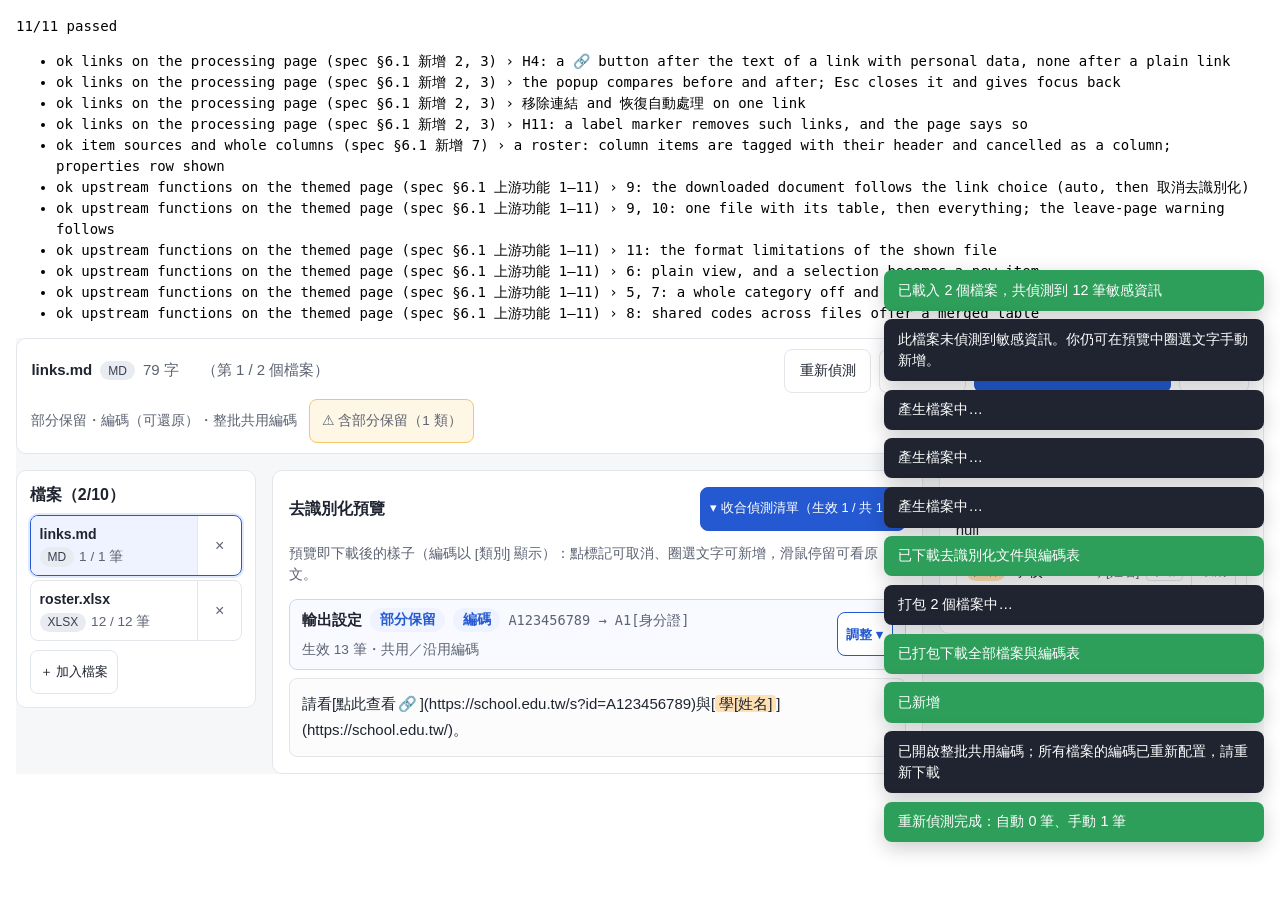
==== commit 88eb8c53: "feat(phase-4d): 整合、無障礙、規則 16 改為 IP 網段與連接埠 - 本模組範例 hyperlinks.docx／.xlsx／.md 加入範例清單（P1-14） - 介面顯示已知不涵" ====
--- a/tests/browser/process-ui.html
+++ b/tests/browser/process-ui.html
@@ -11,7 +11,7 @@
   .fail { color: #b00020; }
 </style>
 <!-- settings as index.php prints them (spec §7): column labels for the roster -->
-<script type="application/json" id="jill-deid-config">{"version":1,"orgRules":[],"presets":[],"urlPersonalHosts":["facebook.com"],"columnLabels":{"座號":"座號","學號":"學號","姓名":"姓名"}}</script>
+<script type="application/json" id="jill-deid-config">{"version":1,"orgRules":[],"presets":[],"columnLabels":{"座號":"座號","學號":"學號","姓名":"姓名"}}</script>
 </head>
 <body>
 <p id="summary">running…</p>
--- a/assets/css/jill_deid.css
+++ b/assets/css/jill_deid.css
@@ -15,3 +15,27 @@
 :is(#jill-deid-app, #jill-deid-portal) .link-uri { overflow-wrap: anywhere; }
 :is(#jill-deid-app, #jill-deid-portal) .link-popup { max-width: min(36rem, calc(100vw - 16px)); }
 :is(#jill-deid-app, #jill-deid-portal) .column-batch { display: grid; gap: .25rem; margin-bottom: .5rem; }
+/* 測試網址 on the rules page (spec §6.1 新增 4) */
+:is(#jill-deid-app, #jill-deid-portal) .url-test-input { flex: 1 1 18rem; min-width: 0; }
+:is(#jill-deid-app, #jill-deid-portal) .url-test-table td { overflow-wrap: anywhere; vertical-align: top; }
+:is(#jill-deid-app, #jill-deid-portal) .url-test-output { overflow-wrap: anywhere; }
+/* 已知不涵蓋範圍 in the template (spec §6.1 新增 6, §10) */
+:is(#jill-deid-app, #jill-deid-portal) .known-limits { margin: .5rem 0 1rem; padding: .5rem .8rem; border: 1px solid #e0b252; border-radius: 6px; background: #fff8e6; color: #3d2e00; font-size: .9em; }
+:is(#jill-deid-app, #jill-deid-portal) .known-limits summary { cursor: pointer; font-weight: 600; }
+:is(#jill-deid-app, #jill-deid-portal) .known-limits ul { margin: .5rem 0 0; padding-left: 1.2rem; }
+/* Accessibility (spec §9.4). Text contrast ≥ 4.5:1 on the tinted backgrounds (#eef3ff, the IBAN mark). */
+:is(#jill-deid-app, #jill-deid-portal) { --muted: #5b6271; --primary: #2459d1; }
+:is(#jill-deid-app, #jill-deid-portal) .badge-IBAN { color: #1f2937; }
+/* Targets ≥ 44×44 px; a checkbox or radio counts with its label. The 🔗 in running text is exempt (WCAG 2.5.8 inline). */
+:is(#jill-deid-app, #jill-deid-portal) :is(.tab, .btn, .menu-item, .file-item-remove, .select, .input, summary, .rule-toggle, [tabindex="0"]) { min-height: 44px; box-sizing: border-box; }
+:is(#jill-deid-app, #jill-deid-portal) :is(.btn, .file-item-remove, .rule-toggle) { min-width: 44px; }
+:is(#jill-deid-app, #jill-deid-portal) label:has(> input[type=checkbox], > input[type=radio]) { min-height: 44px; display: inline-flex; align-items: center; }
+:is(#jill-deid-app, #jill-deid-portal) :is(.btn, summary.btn, [tabindex="0"]) { display: inline-flex; align-items: center; }
+:is(#jill-deid-app, #jill-deid-portal) .known-limits summary { padding-block: 12px; }
+/* P1-15: 全部啟用 sits after <summary>, laid over the head row */
+:is(#jill-deid-app, #jill-deid-portal) .rule-group { position: relative; }
+:is(#jill-deid-app, #jill-deid-portal) .rule-group > .rule-group-head { padding-right: 8rem; }
+:is(#jill-deid-app, #jill-deid-portal) .rule-group > .group-toggle-label { position: absolute; top: 0; right: .9rem; }
+/* workspace headings are h4 (P1-15); keep upstream's h5 look */
+:is(#jill-deid-app, #jill-deid-portal) :is(.file-panel-head, .preview-head, .sidebar) > h4 { font-size: 1rem; }
+:is(#jill-deid-app, #jill-deid-portal) .preview-head > h4 { margin: 0; }
